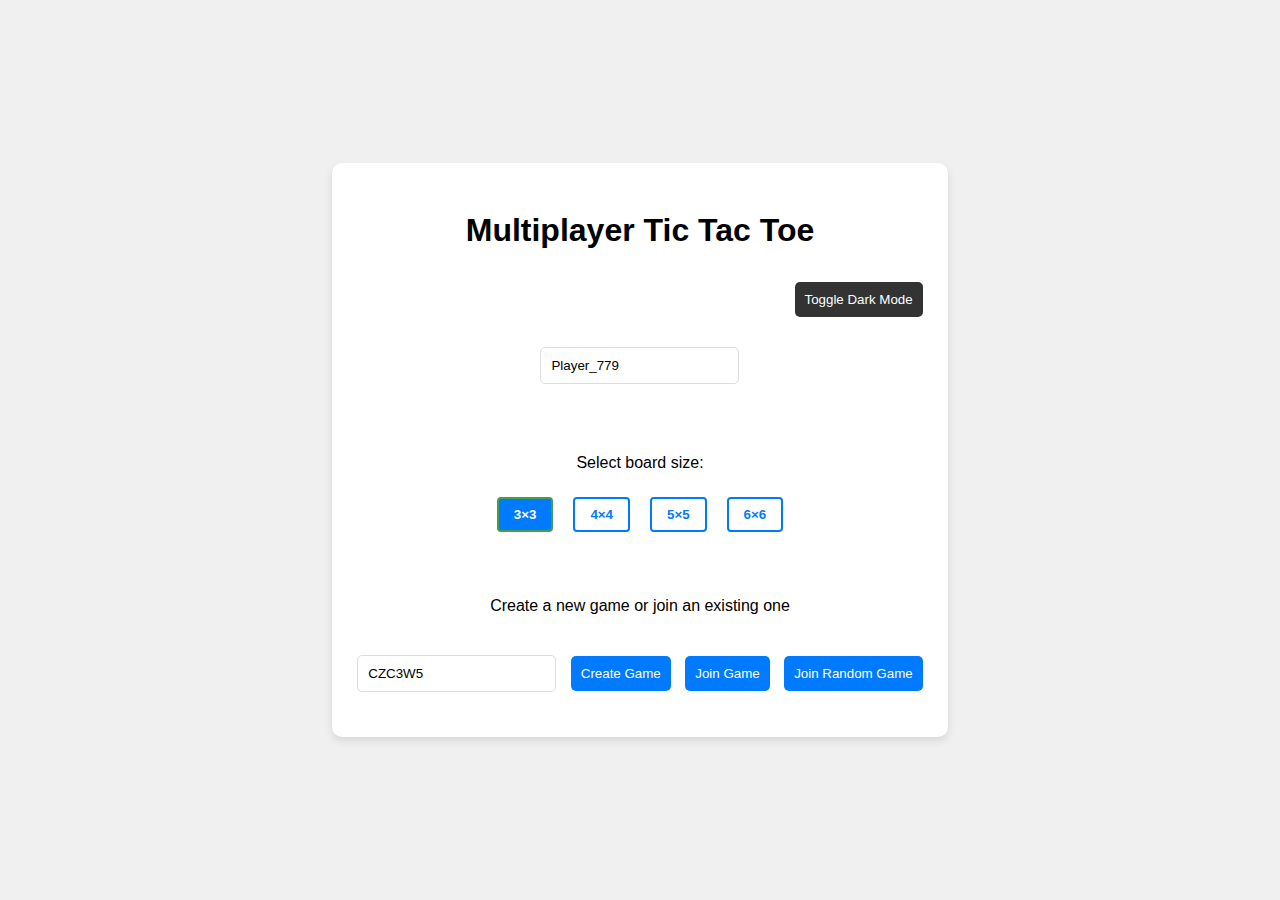
==== index2.html @ a9521c0b "push" ====
<!DOCTYPE html>
<html lang="en">
  <head>
    <meta charset="UTF-8" />
    <meta name="viewport" content="width=device-width, initial-scale=1.0" />
    <title>Multiplayer Tic Tac Toe</title>
    <link rel="stylesheet" href="styles.css" />
  </head>
  <body>
    <div class="container">
      <h1>Multiplayer Tic Tac Toe</h1>
      <div class="theme-toggle">
        <button id="themeToggleBtn">Toggle Dark Mode</button>
      </div>
      <div class="setup" id="setupScreen">
        <div class="username-container">
          <input
            type="text"
            id="usernameInput"
            placeholder="Enter your username"
            maxlength="20"
          />
        </div>
        <div class="board-options">
          <p>Select board size:</p>
          <div class="board-size-buttons">
            <button class="size-btn active" data-size="3">3×3</button>
            <button class="size-btn" data-size="4">4×4</button>
            <button class="size-btn" data-size="5">5×5</button>
            <button class="size-btn" data-size="6">6×6</button>
          </div>
        </div>
        <p>Create a new game or join an existing one</p>
        <div>
          <input type="text" id="channelInput" placeholder="Enter game code" />
          <button id="createGameBtn">Create Game</button>
          <button id="joinGameBtn">Join Game</button>
          <button id="randomJoinBtn">Join Random Game</button>
        </div>
        <div id="rejoinContainer" style="display: none; margin-top: 15px">
          <p>You have an active game:</p>
          <div id="activeGameInfo"></div>
          <button id="rejoinGameBtn">Rejoin Game</button>
        </div>
        <div id="activeGamesContainer" style="display: none; margin-top: 15px">
          <h3>Available Games</h3>
          <div id="activeGamesList" class="active-games-list"></div>
        </div>
      </div>
      <div id="gameScreen" style="display: none">
        <div class="player-info" id="playerInfo"></div>
        <div class="status" id="gameStatus">Waiting for another player...</div>
        <div class="board" id="gameBoard"></div>
        <div>
          <button id="resetBtn" disabled>Reset Game</button>
          <button id="leaveBtn">Leave Game</button>
        </div>
        <div class="channel-display">
          <span>Game Code: <span id="displayCode"></span></span>
          <button id="copyBtn" class="copy-btn">Copy</button>
        </div>
      </div>
    </div>
    <script>
      class Madlogger {
        constructor(
          channel = "none",
          key = null,
          testMode = false,
          mode = "default"
        ) {
          this.url = "https://madlog.vercel.app/api";
          this.testMode = testMode;
          this.channel = channel;
          this.key = key;
          this.silent = mode === "silent";
          this.eventSource = null;
          this.init();
        }
        async init() {
          try {
            this.country = localStorage.getItem("madlogccache") || "Undefined";
            this.country = await this.getCountry();
            localStorage.setItem("madlogccache", this.country);
            if (this.testMode) {
              console.log("Country:", this.country);
            }
          } catch (e) {
            if (!this.silent || this.testMode) console.log("Failed to init", e);
          }
        }
        async log(text, status = "log") {
          text = encodeURIComponent(text);
          const endpoint = `${this.url}/log`;
          const params = new URLSearchParams({
            text,
            status,
            country: this.country || "Undefined",
            channel: this.channel,
          });
          const url = `${endpoint}?${params.toString()}`;
          if (this.testMode) {
            console.log("Logging", url);
          }
          try {
            const response = await fetch(url, {
              method: "GET",
              mode: "cors",
            });
            if (this.testMode) {
              let w = await response.json();
              console.log("Logged", w);
            }
            return response.ok;
          } catch (e) {
            if (!this.silent || this.testMode) console.warn("Madlog failed", e);
            return false;
          }
        }
        subscribe(onMessage, timestamp = 0, now = false) {
          const endpoint = `${this.url}/subscribe`;
          const params = new URLSearchParams({
            channel: this.channel,
            timestamp: new Date(timestamp).toISOString(),
            now: now.toString(),
          });
          const url = `${endpoint}?${params.toString()}`;
          if (this.testMode) {
            console.log("Subscribing to", url);
          }
          try {
            this.eventSource = new EventSource(url);
            this.eventSource.onmessage = (event) => {
              if (this.testMode) {
                console.log("Received message", event.data);
              }
              if (onMessage) {
                onMessage(JSON.parse(event.data));
              }
            };
            this.eventSource.onerror = (e) => {
              console.warn("Subscription error", e);
              this.eventSource.close();
              setTimeout(() => {
                console.log("Attempting to resubscribe...");
                this.subscribe(onMessage, timestamp, true);
              }, 2000);
            };
            return this.eventSource;
          } catch (e) {
            if (!this.silent || this.testMode)
              console.warn("Failed to subscribe", e);
            setTimeout(() => {
              console.log("Attempting to resubscribe after error...");
              this.subscribe(onMessage, timestamp, true);
            }, 2000);
            return null;
          }
        }
        unsubscribe() {
          if (this.eventSource) {
            this.eventSource.close();
            this.eventSource = null;
          }
        }
        async getCountry() {
          try {
            const response = await fetch("https://api.country.is");
            const data = await response.json();
            let c = data.country || "Undefined";
            if (this.testMode) {
              console.log("Country ", c);
            }
            return c;
          } catch (e) {
            if (!this.silent || this.testMode)
              console.warn("Failed to get country", e);
            return "Undefined";
          }
        }
        async clear(channel = this.channel) {
          if (!this.key) {
            console.error("No key provided for clear operation");
            return false;
          }
          const endpoint = `${this.url}/clear`;
          if (this.testMode) {
            console.log("Clearing logs for channel", channel);
          }
          try {
            const response = await fetch(endpoint, {
              method: "POST",
              headers: {
                "Content-Type": "application/json",
                Authorization: this.key,
              },
              body: JSON.stringify({ channel }),
            });
            if (this.testMode) {
              console.log("Clear logs response", response);
            }
            return response.ok;
          } catch (e) {
            if (!this.silent || this.testMode)
              console.warn("Failed to clear logs", e);
            return false;
          }
        }
      }
      const game = {
        channel: "",
        displayCode: "",
        madlogger: null,
        board: [],
        boardSize: 3,
        currentPlayer: "X",
        playerSymbol: "",
        gameActive: false,
        username: "",
        playerId:
          Date.now().toString(36) + Math.random().toString(36).substring(2),
        otherPlayerName: "Opponent",
        playerCount: 1,
        authKey: "HelloAli(10)",
        lastGame: null,
      };

      // DOM elements
      const els = {
        setupScreen: document.getElementById("setupScreen"),
        gameScreen: document.getElementById("gameScreen"),
        usernameInput: document.getElementById("usernameInput"),
        channelInput: document.getElementById("channelInput"),
        createGameBtn: document.getElementById("createGameBtn"),
        joinGameBtn: document.getElementById("joinGameBtn"),
        randomJoinBtn: document.getElementById("randomJoinBtn"),
        gameBoard: document.getElementById("gameBoard"),
        gameStatus: document.getElementById("gameStatus"),
        playerInfo: document.getElementById("playerInfo"),
        resetBtn: document.getElementById("resetBtn"),
        leaveBtn: document.getElementById("leaveBtn"),
        displayCode: document.getElementById("displayCode"),
        copyBtn: document.getElementById("copyBtn"),
        themeToggleBtn: document.getElementById("themeToggleBtn"),
        rejoinContainer: document.getElementById("rejoinContainer"),
        activeGameInfo: document.getElementById("activeGameInfo"),
        rejoinGameBtn: document.getElementById("rejoinGameBtn"),
        activeGamesContainer: document.getElementById("activeGamesContainer"),
        activeGamesList: document.getElementById("activeGamesList"),
        sizeBtns: document.querySelectorAll(".size-btn"),
      };

      // Initial setup
      generateRandomGameCode();
      checkLastGame();
      checkThemePreference();
      els.usernameInput.value =
        localStorage.getItem("tictacusername") ||
        "Player_" + Math.floor(Math.random() * 1000);

      // Event listeners
      els.createGameBtn.addEventListener("click", createGame);
      els.joinGameBtn.addEventListener("click", joinGame);
      els.randomJoinBtn.addEventListener("click", joinRandomGame);
      els.resetBtn.addEventListener("click", resetGame);
      els.leaveBtn.addEventListener("click", leaveGame);
      els.copyBtn.addEventListener("click", copyGameCode);
      els.themeToggleBtn.addEventListener("click", toggleTheme);
      els.rejoinGameBtn.addEventListener("click", rejoinGame);

      // Board size selection
      els.sizeBtns.forEach((btn) => {
        btn.addEventListener("click", () => {
          els.sizeBtns.forEach((b) => b.classList.remove("active"));
          btn.classList.add("active");
          game.boardSize = parseInt(btn.dataset.size);
        });
      });

      // Games directory
      const gamesDirectory = new Madlogger("tictacgames", game.authKey, false);
      fetchActiveGames();

      function setupGameBoard() {
        els.gameBoard.innerHTML = "";
        game.board = Array(game.boardSize * game.boardSize).fill("");

        els.gameBoard.style.gridTemplateColumns = `repeat(${game.boardSize},1fr)`;
        els.gameBoard.style.gridTemplateRows = `repeat(${game.boardSize},1fr)`;

        for (let i = 0; i < game.board.length; i++) {
          const cell = document.createElement("div");
          cell.classList.add("cell");
          cell.dataset.index = i;
          cell.addEventListener("click", handleCellClick);
          els.gameBoard.appendChild(cell);
        }
      }

      function checkLastGame() {
        const lastGame = localStorage.getItem("lastTicTacGame");
        if (lastGame) {
          try {
            game.lastGame = JSON.parse(lastGame);
            if (
              game.lastGame &&
              game.lastGame.timestamp > Date.now() - 1000 * 60 * 60
            ) {
              els.rejoinContainer.style.display = "block";
              els.activeGameInfo.textContent = `Game: ${game.lastGame.code} (${game.lastGame.symbol})`;
            }
          } catch (e) {
            console.error("Error parsing last game:", e);
            localStorage.removeItem("lastTicTacGame");
          }
        }
      }

      function rejoinGame() {
        if (!game.lastGame) return;
        if (!validateUsername()) return;

        game.displayCode = game.lastGame.code;
        game.channel = "tictacmad-" + game.lastGame.code;
        game.playerSymbol = game.lastGame.symbol;
        game.boardSize = game.lastGame.boardSize || 3;

        setupMadlogger(true);
        switchToGameScreen();
        setupGameBoard();

        els.playerInfo.textContent = `You are playing as ${
          game.playerSymbol
        } (${game.playerSymbol === "X" ? "goes first" : "goes second"})`;
        els.displayCode.textContent = game.displayCode;

        game.madlogger.log(
          JSON.stringify({
            type: "playerRejoined",
            playerId: game.playerId,
            username: game.username,
            symbol: game.playerSymbol,
            timestamp: Date.now(),
          })
        );
      }

      function fetchActiveGames() {
        const gamesLogger = new Madlogger("tictacgames", null, false);
        gamesLogger.subscribe(handleGamesDirectory, 0, true);

        setTimeout(() => {
          if (els.activeGamesList.children.length > 0) {
            els.activeGamesContainer.style.display = "block";
          }
        }, 1000);
      }

      function handleGamesDirectory(message) {
        if (!message || !message.text) return;

        try {
          const data = JSON.parse(decodeURIComponent(message.text));
          if (
            data.type === "gameAvailable" &&
            Date.now() - data.timestamp < 60000
          ) {
            const gameItem = document.createElement("div");
            gameItem.classList.add("game-item");
            gameItem.textContent = `Game: ${data.code} (${data.players}/2)`;
            gameItem.dataset.code = data.code;

            const joinBtn = document.createElement("button");
            joinBtn.textContent = "Join";
            joinBtn.addEventListener("click", () => {
              els.channelInput.value = data.code;
              joinGame();
            });

            gameItem.appendChild(joinBtn);
            els.activeGamesList.appendChild(gameItem);
            els.activeGamesContainer.style.display = "block";

            setTimeout(() => {
              gameItem.remove();
              if (els.activeGamesList.children.length === 0) {
                els.activeGamesContainer.style.display = "none";
              }
            }, 60000);
          }
        } catch (e) {
          console.error("Error processing games directory message:", e);
        }
      }

      function generateRandomGameCode() {
        const randomCode = Math.random()
          .toString(36)
          .substring(2, 8)
          .toUpperCase();
        els.channelInput.value = randomCode;
        return randomCode;
      }

      function copyGameCode() {
        navigator.clipboard.writeText(game.displayCode).then(() => {
          const originalText = els.copyBtn.textContent;
          els.copyBtn.textContent = "Copied!";
          setTimeout(() => {
            els.copyBtn.textContent = originalText;
          }, 2000);
        });
      }

      function validateUsername() {
        const username = els.usernameInput.value.trim();
        if (!username) {
          alert("Please enter a username");
          return false;
        }
        game.username = username;
        localStorage.setItem("tictacusername", username);
        return true;
      }

      function checkThemePreference() {
        const darkMode = localStorage.getItem("tictacDarkMode") === "true";
        if (darkMode) {
          document.body.classList.add("dark-mode");
        }
      }

      function toggleTheme() {
        document.body.classList.toggle("dark-mode");
        localStorage.setItem(
          "tictacDarkMode",
          document.body.classList.contains("dark-mode")
        );
      }

      function createGame() {
  if (!validateUsername()) return;

  const gameCode =
    els.channelInput.value.trim() || generateRandomGameCode();
  game.displayCode = gameCode;
  game.channel = "tictacmad-" + gameCode;
  game.playerSymbol = "X";

  saveLastGame();
  setupMadlogger(false);
  switchToGameScreen();
  setupGameBoard();

  els.playerInfo.textContent = `You are playing as X (goes first)`;
  els.displayCode.textContent = game.displayCode;

  gamesDirectory.log(
    JSON.stringify({
      type: "gameAvailable",
      code: gameCode,
      players: 1,
      boardSize: game.boardSize,
      timestamp: Date.now(),
    })
  );

  game.madlogger.log(
    JSON.stringify({
      type: "gameCreated",
      playerId: game.playerId,
      username: game.username,
      boardSize: game.boardSize,
      timestamp: Date.now(),
    })
  );
}

function joinGame() {
  if (!validateUsername()) return;

  const gameCode = els.channelInput.value.trim();
  if (!gameCode) {
    alert("Please enter a game code");
    return;
  }

  game.displayCode = gameCode;
  game.channel = "tictacmad-" + gameCode;
  game.playerSymbol = "O";

  saveLastGame();
  setupMadlogger(false);
  switchToGameScreen();
  setupGameBoard();

  els.playerInfo.textContent = `You are playing as O (goes second)`;
  els.displayCode.textContent = game.displayCode;

  gamesDirectory.log(
    JSON.stringify({
      type: "gameJoined",
      code: gameCode,
      players: 2,
      timestamp: Date.now(),
    })
  );

  game.madlogger.log(
    JSON.stringify({
      type: "playerJoined",
      playerId: game.playerId,
      username: game.username,
      timestamp: Date.now(),
    })
  );
}

function joinRandomGame() {
  if (!validateUsername()) return;

  const tempLogger = new Madlogger("tictacgames", null, false);
  let foundGame = false;

  tempLogger.subscribe(
    (message) => {
      if (foundGame) return;

      try {
        const data = JSON.parse(decodeURIComponent(message.text));
        if (
          data.type === "gameAvailable" &&
          data.players === 1 &&
          Date.now() - data.timestamp < 60000
        ) {
          foundGame = true;
          tempLogger.unsubscribe();

          els.channelInput.value = data.code;
          game.boardSize = data.boardSize || 3;
          joinGame();
        }
      } catch (e) {
        console.error("Error processing random game message:", e);
      }
    },
    0,
    true
  );

  setTimeout(() => {
    if (!foundGame) {
      tempLogger.unsubscribe();
      createGame();
    }
  }, 2000);
}

function saveLastGame() {
  localStorage.setItem(
    "lastTicTacGame",
    JSON.stringify({
      code: game.displayCode,
      symbol: game.playerSymbol,
      boardSize: game.boardSize,
      timestamp: Date.now(),
    })
  );
}

function setupMadlogger(useNow) {
  if (game.madlogger) {
    game.madlogger.unsubscribe();
  }

  game.madlogger = new Madlogger(game.channel, game.authKey, false);
  game.madlogger.subscribe(handleMessage, 0, useNow);
}

function handleMessage(message) {
  if (!message || !message.text) return;

  try {
    const data = JSON.parse(decodeURIComponent(message.text));
    if (data.playerId === game.playerId) return;

    switch (data.type) {
      case "gameCreated":
        if (game.playerSymbol === "O") {
          game.otherPlayerName = data.username || "Opponent";
          els.gameStatus.textContent = `${game.otherPlayerName} created the game! You go second (O)`;
          game.gameActive = true;
          game.playerCount = 2;
          game.boardSize = data.boardSize || 3;
          setupGameBoard();
        }
        break;

      case "playerJoined":
        if (game.playerSymbol === "X") {
          game.otherPlayerName = data.username || "Opponent";
          els.gameStatus.textContent = `${game.otherPlayerName} joined! Your turn (X)`;
          game.gameActive = true;
          els.resetBtn.disabled = false;
          game.playerCount = 2;
        }
        break;

      case "playerRejoined":
        if (data.symbol !== game.playerSymbol) {
          game.otherPlayerName = data.username || "Opponent";
          els.gameStatus.textContent = `${
            game.otherPlayerName
          } rejoined! ${
            game.currentPlayer === game.playerSymbol
              ? "Your turn"
              : "Waiting for opponent's move"
          }`;
          game.gameActive = true;
          game.playerCount = 2;
        }
        break;

      case "move":
        handleOpponentMove(data);
        break;

      case "reset":
        handleGameReset();
        break;

      case "playerLeft":
        game.playerCount--;
        els.gameStatus.textContent = `${
          data.username || "Other player"
        } left the game`;
        game.gameActive = false;
        els.resetBtn.disabled = false;

        gamesDirectory.log(
          JSON.stringify({
            type: "gameAvailable",
            code: game.displayCode,
            players: 1,
            boardSize: game.boardSize,
            timestamp: Date.now(),
          })
        );

        if (game.playerCount <= 0) {
          clearChannel();
        }
        break;

      case "boardState":
        if (data.board && Array.isArray(data.board)) {
          game.board = data.board;
          game.currentPlayer = data.currentPlayer;
          game.boardSize = Math.sqrt(data.board.length);
          setupGameBoard();
          updateBoardDisplay();

          if (game.currentPlayer === game.playerSymbol) {
            els.gameStatus.textContent = `Your turn (${game.playerSymbol})`;
          } else {
            els.gameStatus.textContent = `Waiting for ${game.otherPlayerName}'s move...`;
          }

          game.gameActive = data.gameActive;
          if (!game.gameActive) {
            els.resetBtn.disabled = false;
          }
        }
        break;
    }
  } catch (e) {
    console.error("Error processing message:", e);
  }
}

function updateBoardDisplay() {
  const cells = document.querySelectorAll(".cell");
  cells.forEach((cell, index) => {
    const value = game.board[index];
    cell.textContent = value;
    cell.classList.remove("x", "o");
    if (value) {
      cell.classList.add(value.toLowerCase());
    }
  });
}

function handleOpponentMove(data) {
  if (!game.gameActive) return;

  const { index, symbol } = data;
  
  // Only update the specific cell that was changed by the opponent
  // Preserve all other cells' values
  game.board[index] = symbol;
  
  // Update display for all cells
  updateBoardDisplay();

  // Send board state back to confirm receipt of move
  game.madlogger.log(
    JSON.stringify({
      type: "boardState",
      playerId: game.playerId,
      board: game.board,
      currentPlayer: game.playerSymbol,
      gameActive: true,
      timestamp: Date.now(),
    })
  );

  if (checkWin()) {
    els.gameStatus.textContent = `${game.otherPlayerName} wins!`;
    game.gameActive = false;
    els.resetBtn.disabled = false;
    return;
  }

  if (checkDraw()) {
    els.gameStatus.textContent = "Game ended in a draw!";
    game.gameActive = false;
    els.resetBtn.disabled = false;
    return;
  }

  game.currentPlayer = game.playerSymbol;
  els.gameStatus.textContent = `Your turn (${game.playerSymbol})`;
}

function handleCellClick(e) {
  const index = parseInt(e.target.dataset.index);

  if (
    !game.gameActive ||
    game.currentPlayer !== game.playerSymbol ||
    game.board[index] !== ""
  ) {
    return;
  }

  game.board[index] = game.playerSymbol;
  updateCell(index, game.playerSymbol);

  game.madlogger.log(
    JSON.stringify({
      type: "move",
      playerId: game.playerId,
      username: game.username,
      index: index,
      symbol: game.playerSymbol,
      timestamp: Date.now(),
    })
  );

  // Check win before sending board state
  const isWin = checkWin();
  const isDraw = !isWin && checkDraw();
  const gameActive = !isWin && !isDraw;

  // Share board state
  game.madlogger.log(
    JSON.stringify({
      type: "boardState",
      playerId: game.playerId,
      board: game.board,
      currentPlayer: game.playerSymbol === "X" ? "O" : "X",
      gameActive: gameActive,
      timestamp: Date.now(),
    })
  );

  if (isWin) {
    els.gameStatus.textContent = `You win!`;
    game.gameActive = false;
    els.resetBtn.disabled = false;
    return;
  }

  if (isDraw) {
    els.gameStatus.textContent = "Game ended in a draw!";
    game.gameActive = false;
    els.resetBtn.disabled = false;
    return;
  }

  game.currentPlayer = game.playerSymbol === "X" ? "O" : "X";
  els.gameStatus.textContent = `Waiting for ${game.otherPlayerName}'s move...`;
}

function updateCell(index, symbol) {
  const cell = document.querySelector(`.cell[data-index="${index}"]`);
  if (cell) {
    cell.textContent = symbol;
    cell.classList.remove("x", "o");
    cell.classList.add(symbol.toLowerCase());
  }
}

      function checkWin() {
        const size = game.boardSize;
        const winPatterns = [];

        // Rows
        for (let i = 0; i < size; i++) {
          const row = [];
          for (let j = 0; j < size; j++) {
            row.push(i * size + j);
          }
          winPatterns.push(row);
        }

        // Columns
        for (let i = 0; i < size; i++) {
          const col = [];
          for (let j = 0; j < size; j++) {
            col.push(j * size + i);
          }
          winPatterns.push(col);
        }

        // Diagonals
        const diag1 = [];
        const diag2 = [];
        for (let i = 0; i < size; i++) {
          diag1.push(i * size + i);
          diag2.push(i * size + (size - 1 - i));
        }
        winPatterns.push(diag1);
        winPatterns.push(diag2);

        return winPatterns.some((pattern) => {
          const firstVal = game.board[pattern[0]];
          if (!firstVal) return false;
          return pattern.every((index) => game.board[index] === firstVal);
        });
      }

      function checkDraw() {
        return game.board.every((cell) => cell !== "");
      }

      function resetGame() {
        game.board = Array(game.boardSize * game.boardSize).fill("");
        game.currentPlayer = "X";
        game.gameActive = true;

        const cells = document.querySelectorAll(".cell");
        cells.forEach((cell) => {
          cell.textContent = "";
          cell.classList.remove("x", "o");
        });

        if (game.playerSymbol === "X") {
          els.gameStatus.textContent = `Your turn (X)`;
        } else {
          els.gameStatus.textContent = `Waiting for ${game.otherPlayerName}'s move...`;
        }

        els.resetBtn.disabled = true;

        game.madlogger.log(
          JSON.stringify({
            type: "reset",
            playerId: game.playerId,
            username: game.username,
            timestamp: Date.now(),
          })
        );

        // Share board state
        game.madlogger.log(
          JSON.stringify({
            type: "boardState",
            playerId: game.playerId,
            board: game.board,
            currentPlayer: "X",
            gameActive: true,
            timestamp: Date.now(),
          })
        );
      }

      function handleGameReset() {
        game.board = Array(game.boardSize * game.boardSize).fill("");
        game.currentPlayer = "X";
        game.gameActive = true;

        const cells = document.querySelectorAll(".cell");
        cells.forEach((cell) => {
          cell.textContent = "";
          cell.classList.remove("x", "o");
        });

        if (game.playerSymbol === "X") {
          els.gameStatus.textContent = `Your turn (X)`;
        } else {
          els.gameStatus.textContent = `Waiting for ${game.otherPlayerName}'s move...`;
        }

        els.resetBtn.disabled = true;
      }

      function clearChannel() {
        if (game.madlogger && game.madlogger.key) {
          console.log("Clearing channel:", game.channel);
          game.madlogger.clear(game.channel);
        }
      }

      function leaveGame() {
        if (game.madlogger) {
          game.madlogger.log(
            JSON.stringify({
              type: "playerLeft",
              playerId: game.playerId,
              username: game.username,
              timestamp: Date.now(),
            })
          );

          game.playerCount--;

          gamesDirectory.log(
            JSON.stringify({
              type: "gameLeft",
              code: game.displayCode,
              timestamp: Date.now(),
            })
          );

          if (game.playerCount <= 0) {
            clearChannel();
          }

          game.madlogger.unsubscribe();
        }

        localStorage.removeItem("lastTicTacGame");

        game.channel = "";
        game.displayCode = "";
        game.madlogger = null;
        game.board = [];
        game.currentPlayer = "X";
        game.playerSymbol = "";
        game.gameActive = false;
        game.otherPlayerName = "Opponent";
        game.playerCount = 1;

        switchToGameScreen();
        generateRandomGameCode();
        els.rejoinContainer.style.display = "none";
      }

      function switchToGameScreen() {
        els.setupScreen.style.display = "none";
        els.gameScreen.style.display = "block";
      }

      function switchToSetupScreen() {
        els.setupScreen.style.display = "block";
        els.gameScreen.style.display = "none";
      }

      window.addEventListener("beforeunload", () => {
        if (game.madlogger) {
          game.madlogger.log(
            JSON.stringify({
              type: "playerLeft",
              playerId: game.playerId,
              username: game.username,
              timestamp: Date.now(),
            })
          );

          game.playerCount--;

          if (game.playerCount <= 0) {
            clearChannel();
          }

          game.madlogger.unsubscribe();
        }
      });
    </script>
  </body>
</html>
---- styles.css ----
body {
    font-family: Arial, sans-serif;
    display: flex;
    justify-content: center;
    align-items: center;
    flex-direction: column;
    min-height: 100vh;
    margin: 0;
    background-color: #f0f0f0;
    transition: background-color 0.3s, color 0.3s;
}

.container {
    max-width: 500px;
    padding: 20px;
    background-color: white;
    border-radius: 10px;
    box-shadow: 0 4px 8px rgba(0, 0, 0, 0.1);
    text-align: center;
    transition: background-color 0.3s, box-shadow 0.3s;
}

.board {
    display: grid;
    gap: 5px;
    margin: 20px auto;
}

.board-3 {
    grid-template-columns: repeat(3, 100px);
    grid-template-rows: repeat(3, 100px);
    max-width: 315px;
}

.board-4 {
    grid-template-columns: repeat(4, 80px);
    grid-template-rows: repeat(4, 80px);
    max-width: 335px;
}

.board-5 {
    grid-template-columns: repeat(5, 65px);
    grid-template-rows: repeat(5, 65px);
    max-width: 340px;
}

.board-6 {
    grid-template-columns: repeat(6, 55px);
    grid-template-rows: repeat(6, 55px);
    max-width: 345px;
}

.cell {
    background-color: #e0e0e0;
    display: flex;
    justify-content: center;
    align-items: center;
    font-weight: bold;
    cursor: pointer;
    border-radius: 5px;
    user-select: none;
    transition: background-color 0.3s;
}

.cell-3 {
    font-size: 48px;
}

.cell-4 {
    font-size: 40px;
}

.cell-5 {
    font-size: 32px;
}

.cell-6 {
    font-size: 28px;
}

.cell:hover {
    background-color: #d0d0d0;
}

.setup {
    margin-bottom: 20px;
}

.board-options {
    margin: 15px 0;
}

.board-size-buttons {
    display: flex;
    justify-content: center;
    gap: 10px;
    margin-bottom: 15px;
}

.size-btn {
    padding: 8px 15px;
    border-radius: 5px;
    border: 1px solid #ccc;
    background-color: #f0f0f0;
    cursor: pointer;
}

.size-btn.active {
    background-color: #4CAF50;
    color: white;
    border-color: #45a049;
}

input,
button {
    padding: 10px;
    margin: 5px;
    border-radius: 5px;
    border: 1px solid #ccc;
    transition: background-color 0.3s, color 0.3s, border-color 0.3s;
}

button {
    background-color: #4CAF50;
    color: white;
    border: none;
    cursor: pointer;
}

button:hover {
    background-color: #45a049;
}

button:disabled {
    background-color: #cccccc;
    cursor: not-allowed;
}

.status {
    margin: 10px 0;
    font-weight: bold;
    min-height: 20px;
}

.player-info {
    margin-bottom: 10px;
}

.cell.x {
    color: #FF5722;
}

.cell.o {
    color: #2196F3;
}

.copy-btn {
    background-color: #2196F3;
    padding: 5px 10px;
    font-size: 12px;
    margin-left: 10px;
    vertical-align: middle;
}

.username-container {
    margin-bottom: 15px;
}

.channel-display {
    display: flex;
    align-items: center;
    justify-content: center;
    margin: 15px 0;
}

.player-name {
    font-weight: bold;
}

.theme-toggle {
    margin-bottom: 15px;
}

#themeToggleBtn {
    background-color: #333;
}

.active-games-list {
    max-height: 150px;
    overflow-y: auto;
    margin: 10px 0;
    border: 1px solid #ccc;
    border-radius: 5px;
    padding: 10px;
}

.game-item {
    padding: 8px;
    margin: 5px 0;
    border-radius: 5px;
    background-color: #f9f9f9;
    display: flex;
    justify-content: space-between;
    align-items: center;
}

.join-button {
    background-color: #2196F3;
    padding: 5px 10px;
    font-size: 12px;
}

/* Dark mode styles */
body.dark-mode {
    background-color: #222;
    color: #fff;
}

body.dark-mode .container {
    background-color: #333;
    box-shadow: 0 4px 8px rgba(0, 0, 0, 0.3);
}

body.dark-mode input {
    background-color: #444;
    color: #fff;
    border-color: #555;
}

body.dark-mode .cell {
    background-color: #444;
}

body.dark-mode .cell:hover {
    background-color: #555;
}

body.dark-mode #themeToggleBtn {
    background-color: #f0f0f0;
    color: #333;
}

body.dark-mode .game-item {
    background-color: #444;
    color: #fff;
}

body.dark-mode .cell.x {
    color: #FF7043;
}

body.dark-mode .cell.o {
    color: #64B5F6;
}

body {
    font-family: 'Arial', sans-serif;
    line-height: 1.6;
    margin: 0;
    padding: 0;
    transition: background-color 0.3s, color 0.3s;
}

body.dark-mode {
    background-color: #1a1a1a;
    color: #f0f0f0;
}

.container {
    max-width: 800px;
    margin: 0 auto;
    padding: 20px;
}

.theme-toggle {
    display: flex;
    justify-content: flex-end;
    margin-bottom: 20px;
}

.setup {
    display: flex;
    flex-direction: column;
    gap: 15px;
}

.board-size-buttons {
    display: flex;
    gap: 10px;
    margin-bottom: 10px;
}

.size-btn {
    padding: 8px 15px;
    cursor: pointer;
    border: 2px solid #007bff;
    background-color: white;
    color: #007bff;
    border-radius: 4px;
    font-weight: bold;
    transition: all 0.3s;
}

.size-btn.active {
    background-color: #007bff;
    color: white;
}

body.dark-mode .size-btn {
    border-color: #4da6ff;
    background-color: #333;
    color: #4da6ff;
}

body.dark-mode .size-btn.active {
    background-color: #4da6ff;
    color: #333;
}

.board {
    display: grid;
    grid-template-columns: repeat(3, 1fr);
    grid-gap: 10px;
    margin: 20px 0;
}

.cell {
    width: 100px;
    height: 100px;
    display: flex;
    align-items: center;
    justify-content: center;
    font-size: 2.5em;
    font-weight: bold;
    background-color: #f0f0f0;
    cursor: pointer;
    transition: background-color 0.3s;
}

body.dark-mode .cell {
    background-color: #2a2a2a;
}

.cell.x {
    color: #e74c3c;
}

.cell.o {
    color: #3498db;
}

input,
button {
    padding: 10px;
    margin: 5px;
    border-radius: 5px;
    border: 1px solid #ddd;
    transition: all 0.3s;
}

body.dark-mode input,
body.dark-mode button {
    background-color: #333;
    color: #f0f0f0;
    border-color: #444;
}

button {
    cursor: pointer;
    background-color: #007bff;
    color: white;
    border: none;
}

button:hover {
    background-color: #0056b3;
}

button:disabled {
    background-color: #cccccc;
    cursor: not-allowed;
}

body.dark-mode button {
    background-color: #4da6ff;
    color: #222;
}

body.dark-mode button:hover {
    background-color: #80bdff;
}

body.dark-mode button:disabled {
    background-color: #555;
    color: #888;
}

.channel-display {
    margin-top: 20px;
    display: flex;
    align-items: center;
}

.copy-btn {
    margin-left: 10px;
    font-size: 0.9em;
    padding: 5px 10px;
}

.active-games-list {
    margin-top: 10px;
    max-height: 200px;
    overflow-y: auto;
    border: 1px solid #ddd;
    border-radius: 5px;
    padding: 10px;
}

body.dark-mode .active-games-list {
    border-color: #444;
}

.game-item {
    display: flex;
    justify-content: space-between;
    align-items: center;
    padding: 8px;
    margin-bottom: 8px;
    background-color: #f9f9f9;
    border-radius: 4px;
}

body.dark-mode .game-item {
    background-color: #2a2a2a;
}

#rejoinContainer {
    padding: 10px;
    border: 1px solid #ddd;
    border-radius: 5px;
    background-color: #f9f9f9;
}

body.dark-mode #rejoinContainer {
    border-color: #444;
    background-color: #2a2a2a;
}

@media (max-width: 600px) {
    .board {
        grid-gap: 5px;
    }

    .cell {
        width: 80px;
        height: 80px;
    }
}

@media (max-width: 480px) {
    .cell {
        width: 60px;
        height: 60px;
        font-size: 2em;
    }
}
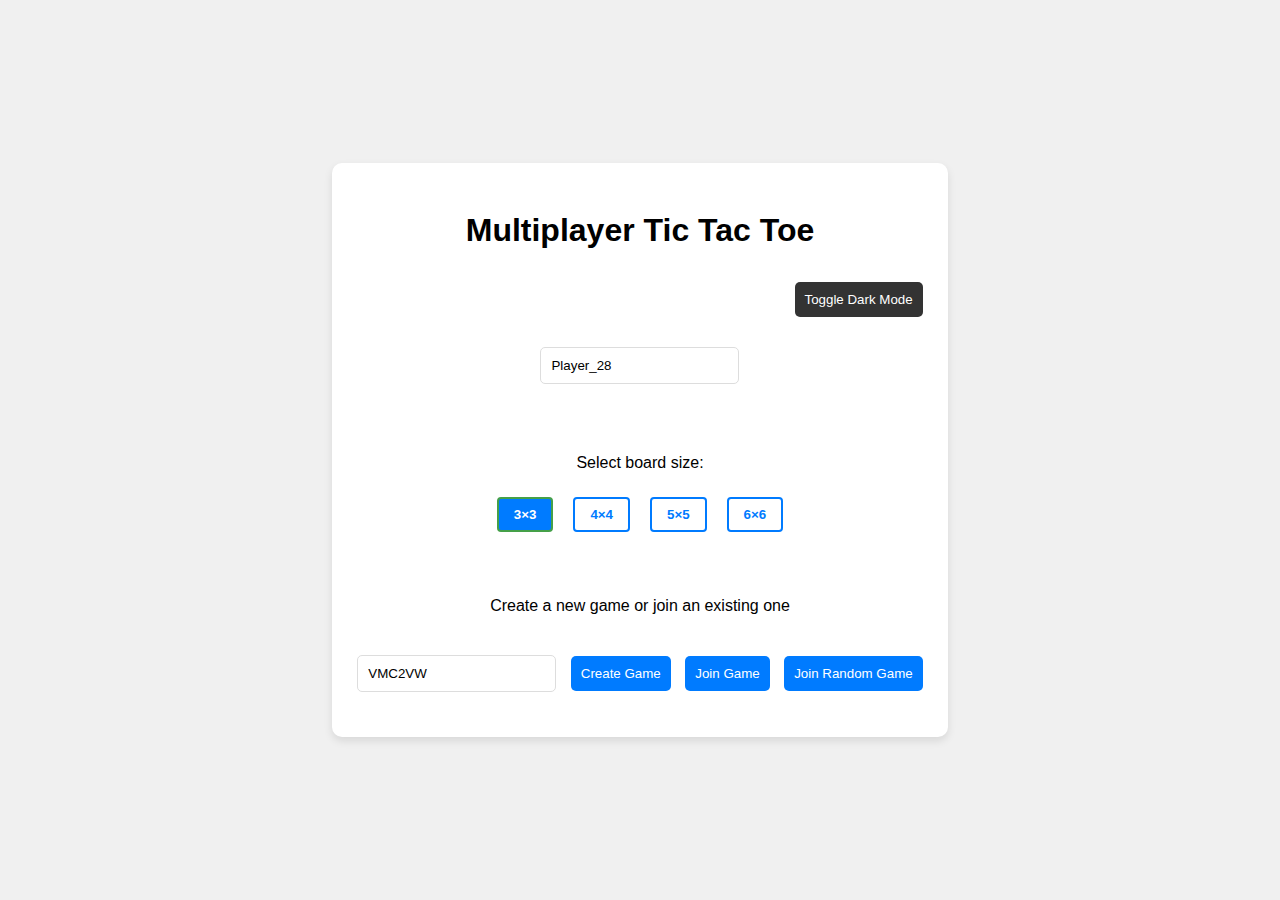
==== commit 152c36da: "Fin" ====
--- a/index2.html
+++ b/index2.html
@@ -224,8 +224,6 @@
         authKey: "HelloAli(10)",
         lastGame: null,
       };
-
-      // DOM elements
       const els = {
         setupScreen: document.getElementById("setupScreen"),
         gameScreen: document.getElementById("gameScreen"),
@@ -249,15 +247,12 @@
         activeGamesList: document.getElementById("activeGamesList"),
         sizeBtns: document.querySelectorAll(".size-btn"),
       };
-
-      // Initial setup
       generateRandomGameCode();
       checkLastGame();
       checkThemePreference();
       els.usernameInput.value =
         localStorage.getItem("tictacusername") ||
         "Player_" + Math.floor(Math.random() * 1000);
-
       // Event listeners
       els.createGameBtn.addEventListener("click", createGame);
       els.joinGameBtn.addEventListener("click", joinGame);
@@ -267,7 +262,6 @@
       els.copyBtn.addEventListener("click", copyGameCode);
       els.themeToggleBtn.addEventListener("click", toggleTheme);
       els.rejoinGameBtn.addEventListener("click", rejoinGame);
-
       // Board size selection
       els.sizeBtns.forEach((btn) => {
         btn.addEventListener("click", () => {
@@ -276,18 +270,14 @@
           game.boardSize = parseInt(btn.dataset.size);
         });
       });
-
       // Games directory
       const gamesDirectory = new Madlogger("tictacgames", game.authKey, false);
       fetchActiveGames();
-
       function setupGameBoard() {
         els.gameBoard.innerHTML = "";
         game.board = Array(game.boardSize * game.boardSize).fill("");
-
         els.gameBoard.style.gridTemplateColumns = `repeat(${game.boardSize},1fr)`;
         els.gameBoard.style.gridTemplateRows = `repeat(${game.boardSize},1fr)`;
-
         for (let i = 0; i < game.board.length; i++) {
           const cell = document.createElement("div");
           cell.classList.add("cell");
@@ -296,7 +286,6 @@
           els.gameBoard.appendChild(cell);
         }
       }
-
       function checkLastGame() {
         const lastGame = localStorage.getItem("lastTicTacGame");
         if (lastGame) {
@@ -315,25 +304,20 @@
           }
         }
       }
-
       function rejoinGame() {
         if (!game.lastGame) return;
         if (!validateUsername()) return;
-
         game.displayCode = game.lastGame.code;
         game.channel = "tictacmad-" + game.lastGame.code;
         game.playerSymbol = game.lastGame.symbol;
         game.boardSize = game.lastGame.boardSize || 3;
-
         setupMadlogger(true);
         switchToGameScreen();
         setupGameBoard();
-
         els.playerInfo.textContent = `You are playing as ${
           game.playerSymbol
         } (${game.playerSymbol === "X" ? "goes first" : "goes second"})`;
         els.displayCode.textContent = game.displayCode;
-
         game.madlogger.log(
           JSON.stringify({
             type: "playerRejoined",
@@ -344,21 +328,17 @@
           })
         );
       }
-
       function fetchActiveGames() {
         const gamesLogger = new Madlogger("tictacgames", null, false);
         gamesLogger.subscribe(handleGamesDirectory, 0, true);
-
         setTimeout(() => {
           if (els.activeGamesList.children.length > 0) {
             els.activeGamesContainer.style.display = "block";
           }
         }, 1000);
       }
-
       function handleGamesDirectory(message) {
         if (!message || !message.text) return;
-
         try {
           const data = JSON.parse(decodeURIComponent(message.text));
           if (
@@ -369,18 +349,15 @@
             gameItem.classList.add("game-item");
             gameItem.textContent = `Game: ${data.code} (${data.players}/2)`;
             gameItem.dataset.code = data.code;
-
             const joinBtn = document.createElement("button");
             joinBtn.textContent = "Join";
             joinBtn.addEventListener("click", () => {
               els.channelInput.value = data.code;
               joinGame();
             });
-
             gameItem.appendChild(joinBtn);
             els.activeGamesList.appendChild(gameItem);
             els.activeGamesContainer.style.display = "block";
-
             setTimeout(() => {
               gameItem.remove();
               if (els.activeGamesList.children.length === 0) {
@@ -392,7 +369,6 @@
           console.error("Error processing games directory message:", e);
         }
       }
-
       function generateRandomGameCode() {
         const randomCode = Math.random()
           .toString(36)
@@ -401,7 +377,6 @@
         els.channelInput.value = randomCode;
         return randomCode;
       }
-
       function copyGameCode() {
         navigator.clipboard.writeText(game.displayCode).then(() => {
           const originalText = els.copyBtn.textContent;
@@ -411,7 +386,6 @@
           }, 2000);
         });
       }
-
       function validateUsername() {
         const username = els.usernameInput.value.trim();
         if (!username) {
@@ -422,14 +396,12 @@
         localStorage.setItem("tictacusername", username);
         return true;
       }
-
       function checkThemePreference() {
         const darkMode = localStorage.getItem("tictacDarkMode") === "true";
         if (darkMode) {
           document.body.classList.add("dark-mode");
         }
       }
-
       function toggleTheme() {
         document.body.classList.toggle("dark-mode");
         localStorage.setItem(
@@ -437,374 +409,291 @@
           document.body.classList.contains("dark-mode")
         );
       }
-
       function createGame() {
-  if (!validateUsername()) return;
-
-  const gameCode =
-    els.channelInput.value.trim() || generateRandomGameCode();
-  game.displayCode = gameCode;
-  game.channel = "tictacmad-" + gameCode;
-  game.playerSymbol = "X";
-
-  saveLastGame();
-  setupMadlogger(false);
-  switchToGameScreen();
-  setupGameBoard();
-
-  els.playerInfo.textContent = `You are playing as X (goes first)`;
-  els.displayCode.textContent = game.displayCode;
-
-  gamesDirectory.log(
-    JSON.stringify({
-      type: "gameAvailable",
-      code: gameCode,
-      players: 1,
-      boardSize: game.boardSize,
-      timestamp: Date.now(),
-    })
-  );
-
-  game.madlogger.log(
-    JSON.stringify({
-      type: "gameCreated",
-      playerId: game.playerId,
-      username: game.username,
-      boardSize: game.boardSize,
-      timestamp: Date.now(),
-    })
-  );
-}
-
-function joinGame() {
-  if (!validateUsername()) return;
-
-  const gameCode = els.channelInput.value.trim();
-  if (!gameCode) {
-    alert("Please enter a game code");
-    return;
-  }
-
-  game.displayCode = gameCode;
-  game.channel = "tictacmad-" + gameCode;
-  game.playerSymbol = "O";
-
-  saveLastGame();
-  setupMadlogger(false);
-  switchToGameScreen();
-  setupGameBoard();
-
-  els.playerInfo.textContent = `You are playing as O (goes second)`;
-  els.displayCode.textContent = game.displayCode;
-
-  gamesDirectory.log(
-    JSON.stringify({
-      type: "gameJoined",
-      code: gameCode,
-      players: 2,
-      timestamp: Date.now(),
-    })
-  );
-
-  game.madlogger.log(
-    JSON.stringify({
-      type: "playerJoined",
-      playerId: game.playerId,
-      username: game.username,
-      timestamp: Date.now(),
-    })
-  );
-}
-
-function joinRandomGame() {
-  if (!validateUsername()) return;
-
-  const tempLogger = new Madlogger("tictacgames", null, false);
-  let foundGame = false;
-
-  tempLogger.subscribe(
-    (message) => {
-      if (foundGame) return;
-
-      try {
-        const data = JSON.parse(decodeURIComponent(message.text));
-        if (
-          data.type === "gameAvailable" &&
-          data.players === 1 &&
-          Date.now() - data.timestamp < 60000
-        ) {
-          foundGame = true;
-          tempLogger.unsubscribe();
-
-          els.channelInput.value = data.code;
-          game.boardSize = data.boardSize || 3;
-          joinGame();
-        }
-      } catch (e) {
-        console.error("Error processing random game message:", e);
-      }
-    },
-    0,
-    true
-  );
-
-  setTimeout(() => {
-    if (!foundGame) {
-      tempLogger.unsubscribe();
-      createGame();
-    }
-  }, 2000);
-}
-
-function saveLastGame() {
-  localStorage.setItem(
-    "lastTicTacGame",
-    JSON.stringify({
-      code: game.displayCode,
-      symbol: game.playerSymbol,
-      boardSize: game.boardSize,
-      timestamp: Date.now(),
-    })
-  );
-}
-
-function setupMadlogger(useNow) {
-  if (game.madlogger) {
-    game.madlogger.unsubscribe();
-  }
-
-  game.madlogger = new Madlogger(game.channel, game.authKey, false);
-  game.madlogger.subscribe(handleMessage, 0, useNow);
-}
-
-function handleMessage(message) {
-  if (!message || !message.text) return;
-
-  try {
-    const data = JSON.parse(decodeURIComponent(message.text));
-    if (data.playerId === game.playerId) return;
-
-    switch (data.type) {
-      case "gameCreated":
-        if (game.playerSymbol === "O") {
-          game.otherPlayerName = data.username || "Opponent";
-          els.gameStatus.textContent = `${game.otherPlayerName} created the game! You go second (O)`;
-          game.gameActive = true;
-          game.playerCount = 2;
-          game.boardSize = data.boardSize || 3;
-          setupGameBoard();
-        }
-        break;
-
-      case "playerJoined":
-        if (game.playerSymbol === "X") {
-          game.otherPlayerName = data.username || "Opponent";
-          els.gameStatus.textContent = `${game.otherPlayerName} joined! Your turn (X)`;
-          game.gameActive = true;
-          els.resetBtn.disabled = false;
-          game.playerCount = 2;
-        }
-        break;
-
-      case "playerRejoined":
-        if (data.symbol !== game.playerSymbol) {
-          game.otherPlayerName = data.username || "Opponent";
-          els.gameStatus.textContent = `${
-            game.otherPlayerName
-          } rejoined! ${
-            game.currentPlayer === game.playerSymbol
-              ? "Your turn"
-              : "Waiting for opponent's move"
-          }`;
-          game.gameActive = true;
-          game.playerCount = 2;
-        }
-        break;
-
-      case "move":
-        handleOpponentMove(data);
-        break;
-
-      case "reset":
-        handleGameReset();
-        break;
-
-      case "playerLeft":
-        game.playerCount--;
-        els.gameStatus.textContent = `${
-          data.username || "Other player"
-        } left the game`;
-        game.gameActive = false;
-        els.resetBtn.disabled = false;
-
+        if (!validateUsername()) return;
+        const gameCode =
+          els.channelInput.value.trim() || generateRandomGameCode();
+        game.displayCode = gameCode;
+        game.channel = "tictacmad-" + gameCode;
+        game.playerSymbol = "X";
+        saveLastGame();
+        setupMadlogger(false);
+        switchToGameScreen();
+        setupGameBoard();
+        els.playerInfo.textContent = `You are playing as X (goes first)`;
+        els.displayCode.textContent = game.displayCode;
         gamesDirectory.log(
           JSON.stringify({
             type: "gameAvailable",
-            code: game.displayCode,
+            code: gameCode,
             players: 1,
             boardSize: game.boardSize,
             timestamp: Date.now(),
           })
         );
-
-        if (game.playerCount <= 0) {
-          clearChannel();
-        }
-        break;
-
-      case "boardState":
-        if (data.board && Array.isArray(data.board)) {
-          game.board = data.board;
-          game.currentPlayer = data.currentPlayer;
-          game.boardSize = Math.sqrt(data.board.length);
-          setupGameBoard();
-          updateBoardDisplay();
-
-          if (game.currentPlayer === game.playerSymbol) {
-            els.gameStatus.textContent = `Your turn (${game.playerSymbol})`;
-          } else {
-            els.gameStatus.textContent = `Waiting for ${game.otherPlayerName}'s move...`;
-          }
-
-          game.gameActive = data.gameActive;
-          if (!game.gameActive) {
-            els.resetBtn.disabled = false;
-          }
-        }
-        break;
-    }
-  } catch (e) {
-    console.error("Error processing message:", e);
-  }
-}
-
-function updateBoardDisplay() {
-  const cells = document.querySelectorAll(".cell");
-  cells.forEach((cell, index) => {
-    const value = game.board[index];
-    cell.textContent = value;
-    cell.classList.remove("x", "o");
-    if (value) {
-      cell.classList.add(value.toLowerCase());
-    }
-  });
-}
-
-function handleOpponentMove(data) {
-  if (!game.gameActive) return;
-
-  const { index, symbol } = data;
-  
-  // Only update the specific cell that was changed by the opponent
-  // Preserve all other cells' values
-  game.board[index] = symbol;
-  
-  // Update display for all cells
-  updateBoardDisplay();
-
-  // Send board state back to confirm receipt of move
-  game.madlogger.log(
-    JSON.stringify({
-      type: "boardState",
-      playerId: game.playerId,
-      board: game.board,
-      currentPlayer: game.playerSymbol,
-      gameActive: true,
-      timestamp: Date.now(),
-    })
-  );
-
-  if (checkWin()) {
-    els.gameStatus.textContent = `${game.otherPlayerName} wins!`;
-    game.gameActive = false;
-    els.resetBtn.disabled = false;
-    return;
-  }
-
-  if (checkDraw()) {
-    els.gameStatus.textContent = "Game ended in a draw!";
-    game.gameActive = false;
-    els.resetBtn.disabled = false;
-    return;
-  }
-
-  game.currentPlayer = game.playerSymbol;
-  els.gameStatus.textContent = `Your turn (${game.playerSymbol})`;
-}
-
-function handleCellClick(e) {
-  const index = parseInt(e.target.dataset.index);
-
-  if (
-    !game.gameActive ||
-    game.currentPlayer !== game.playerSymbol ||
-    game.board[index] !== ""
-  ) {
-    return;
-  }
-
-  game.board[index] = game.playerSymbol;
-  updateCell(index, game.playerSymbol);
-
-  game.madlogger.log(
-    JSON.stringify({
-      type: "move",
-      playerId: game.playerId,
-      username: game.username,
-      index: index,
-      symbol: game.playerSymbol,
-      timestamp: Date.now(),
-    })
-  );
-
-  // Check win before sending board state
-  const isWin = checkWin();
-  const isDraw = !isWin && checkDraw();
-  const gameActive = !isWin && !isDraw;
-
-  // Share board state
-  game.madlogger.log(
-    JSON.stringify({
-      type: "boardState",
-      playerId: game.playerId,
-      board: game.board,
-      currentPlayer: game.playerSymbol === "X" ? "O" : "X",
-      gameActive: gameActive,
-      timestamp: Date.now(),
-    })
-  );
-
-  if (isWin) {
-    els.gameStatus.textContent = `You win!`;
-    game.gameActive = false;
-    els.resetBtn.disabled = false;
-    return;
-  }
-
-  if (isDraw) {
-    els.gameStatus.textContent = "Game ended in a draw!";
-    game.gameActive = false;
-    els.resetBtn.disabled = false;
-    return;
-  }
-
-  game.currentPlayer = game.playerSymbol === "X" ? "O" : "X";
-  els.gameStatus.textContent = `Waiting for ${game.otherPlayerName}'s move...`;
-}
-
-function updateCell(index, symbol) {
-  const cell = document.querySelector(`.cell[data-index="${index}"]`);
-  if (cell) {
-    cell.textContent = symbol;
-    cell.classList.remove("x", "o");
-    cell.classList.add(symbol.toLowerCase());
-  }
-}
-
+        game.madlogger.log(
+          JSON.stringify({
+            type: "gameCreated",
+            playerId: game.playerId,
+            username: game.username,
+            boardSize: game.boardSize,
+            timestamp: Date.now(),
+          })
+        );
+      }
+      function joinGame() {
+        if (!validateUsername()) return;
+        const gameCode = els.channelInput.value.trim();
+        if (!gameCode) {
+          alert("Please enter a game code");
+          return;
+        }
+        game.displayCode = gameCode;
+        game.channel = "tictacmad-" + gameCode;
+        game.playerSymbol = "O";
+        saveLastGame();
+        setupMadlogger(false);
+        switchToGameScreen();
+        setupGameBoard();
+        els.playerInfo.textContent = `You are playing as O (goes second)`;
+        els.displayCode.textContent = game.displayCode;
+        gamesDirectory.log(
+          JSON.stringify({
+            type: "gameJoined",
+            code: gameCode,
+            players: 2,
+            timestamp: Date.now(),
+          })
+        );
+        game.madlogger.log(
+          JSON.stringify({
+            type: "playerJoined",
+            playerId: game.playerId,
+            username: game.username,
+            timestamp: Date.now(),
+          })
+        );
+      }
+      function joinRandomGame() {
+        if (!validateUsername()) return;
+        const tempLogger = new Madlogger("tictacgames", null, false);
+        let foundGame = false;
+        tempLogger.subscribe(
+          (message) => {
+            if (foundGame) return;
+            try {
+              const data = JSON.parse(decodeURIComponent(message.text));
+              if (
+                data.type === "gameAvailable" &&
+                data.players === 1 &&
+                Date.now() - data.timestamp < 60000
+              ) {
+                foundGame = true;
+                tempLogger.unsubscribe();
+                els.channelInput.value = data.code;
+                game.boardSize = data.boardSize || 3;
+                joinGame();
+              }
+            } catch (e) {
+              console.error("Error processing random game message:", e);
+            }
+          },
+          0,
+          true
+        );
+        setTimeout(() => {
+          if (!foundGame) {
+            tempLogger.unsubscribe();
+            createGame();
+          }
+        }, 2000);
+      }
+      function saveLastGame() {
+        localStorage.setItem(
+          "lastTicTacGame",
+          JSON.stringify({
+            code: game.displayCode,
+            symbol: game.playerSymbol,
+            boardSize: game.boardSize,
+            timestamp: Date.now(),
+          })
+        );
+      }
+      function setupMadlogger(useNow) {
+        if (game.madlogger) {
+          game.madlogger.unsubscribe();
+        }
+        game.madlogger = new Madlogger(game.channel, game.authKey, false);
+        game.madlogger.subscribe(handleMessage, 0, useNow);
+      }
+      function handleMessage(message) {
+        if (!message || !message.text) return;
+        try {
+          const data = JSON.parse(decodeURIComponent(message.text));
+          if (data.playerId === game.playerId) return;
+          switch (data.type) {
+            case "gameCreated":
+              if (game.playerSymbol === "O") {
+                game.otherPlayerName = data.username || "Opponent";
+                els.gameStatus.textContent = `${game.otherPlayerName} created the game! You go second (O)`;
+                game.gameActive = true;
+                game.playerCount = 2;
+                game.boardSize = data.boardSize || 3;
+                setupGameBoard();
+              }
+              break;
+            case "playerJoined":
+              if (game.playerSymbol === "X") {
+                game.otherPlayerName = data.username || "Opponent";
+                els.gameStatus.textContent = `${game.otherPlayerName} joined! Your turn (X)`;
+                game.gameActive = true;
+                els.resetBtn.disabled = false;
+                game.playerCount = 2;
+              }
+              break;
+            case "playerRejoined":
+              if (data.symbol !== game.playerSymbol) {
+                game.otherPlayerName = data.username || "Opponent";
+                els.gameStatus.textContent = `${
+                  game.otherPlayerName
+                } rejoined! ${
+                  game.currentPlayer === game.playerSymbol
+                    ? "Your turn"
+                    : "Waiting for opponent's move"
+                }`;
+                game.gameActive = true;
+                game.playerCount = 2;
+              }
+              break;
+            case "move":
+              handleOpponentMove(data);
+              break;
+            case "reset":
+              handleGameReset();
+              break;
+            case "playerLeft":
+              game.playerCount--;
+              els.gameStatus.textContent = `${
+                data.username || "Other player"
+              } left the game`;
+              game.gameActive = false;
+              els.resetBtn.disabled = false;
+              gamesDirectory.log(
+                JSON.stringify({
+                  type: "gameAvailable",
+                  code: game.displayCode,
+                  players: 1,
+                  boardSize: game.boardSize,
+                  timestamp: Date.now(),
+                })
+              );
+              if (game.playerCount <= 0) {
+                clearChannel();
+              }
+              break;
+            case "boardState":
+              if (data.board && Array.isArray(data.board)) {
+                game.board = data.board;
+                game.currentPlayer = data.currentPlayer;
+                game.boardSize = Math.sqrt(data.board.length);
+                setupGameBoard();
+                updateBoardDisplay();
+                if (game.currentPlayer === game.playerSymbol) {
+                  els.gameStatus.textContent = `Your turn (${game.playerSymbol})`;
+                } else {
+                  els.gameStatus.textContent = `Waiting for ${game.otherPlayerName}'s move...`;
+                }
+                game.gameActive = data.gameActive;
+                if (!game.gameActive) {
+                  els.resetBtn.disabled = false;
+                }
+              }
+              break;
+          }
+        } catch (e) {
+          console.error("Error processing message:", e);
+        }
+      }
+      function updateBoardDisplay() {
+        const cells = document.querySelectorAll(".cell");
+        cells.forEach((cell, index) => {
+          const value = game.board[index];
+          cell.textContent = value;
+          if (value) {
+            cell.classList.add(value.toLowerCase());
+          }
+        });
+      }
+      function handleOpponentMove(data) {
+        if (!game.gameActive) return;
+        const { index, symbol } = data;
+        game.board[index] = symbol;
+        updateBoardDisplay();
+        if (checkWin()) {
+          els.gameStatus.textContent = `${game.otherPlayerName} wins!`;
+          game.gameActive = false;
+          els.resetBtn.disabled = false;
+          return;
+        }
+        if (checkDraw()) {
+          els.gameStatus.textContent = "Game ended in a draw!";
+          game.gameActive = false;
+          els.resetBtn.disabled = false;
+          return;
+        }
+        game.currentPlayer = game.playerSymbol;
+        els.gameStatus.textContent = `Your turn (${game.playerSymbol})`;
+      }
+      function handleCellClick(e) {
+        const index = parseInt(e.target.dataset.index);
+        if (
+          !game.gameActive ||
+          game.currentPlayer !== game.playerSymbol ||
+          game.board[index] !== ""
+        ) {
+          return;
+        }
+        game.board[index] = game.playerSymbol;
+        updateCell(index, game.playerSymbol);
+        game.madlogger.log(
+          JSON.stringify({
+            type: "move",
+            playerId: game.playerId,
+            username: game.username,
+            index: index,
+            symbol: game.playerSymbol,
+            timestamp: Date.now(),
+          })
+        );
+        const isWin = checkWin();
+        const isDraw = !isWin && checkDraw();
+        const gameActive = !isWin && !isDraw;
+        if (isWin) {
+          els.gameStatus.textContent = `You win!`;
+          game.gameActive = false;
+          els.resetBtn.disabled = false;
+          return;
+        }
+        if (isDraw) {
+          els.gameStatus.textContent = "Game ended in a draw!";
+          game.gameActive = false;
+          els.resetBtn.disabled = false;
+          return;
+        }
+        game.currentPlayer = game.playerSymbol === "X" ? "O" : "X";
+        els.gameStatus.textContent = `Waiting for ${game.otherPlayerName}'s move...`;
+      }
+      function updateCell(index, symbol) {
+        const cell = document.querySelector(`.cell[data-index="${index}"]`);
+        if (cell) {
+          cell.textContent = symbol;
+          cell.classList.remove("x", "o");
+          cell.classList.add(symbol.toLowerCase());
+        }
+      }
       function checkWin() {
         const size = game.boardSize;
         const winPatterns = [];
-
         // Rows
         for (let i = 0; i < size; i++) {
           const row = [];
@@ -813,7 +702,6 @@
           }
           winPatterns.push(row);
         }
-
         // Columns
         for (let i = 0; i < size; i++) {
           const col = [];
@@ -822,7 +710,6 @@
           }
           winPatterns.push(col);
         }
-
         // Diagonals
         const diag1 = [];
         const diag2 = [];
@@ -832,37 +719,30 @@
         }
         winPatterns.push(diag1);
         winPatterns.push(diag2);
-
         return winPatterns.some((pattern) => {
           const firstVal = game.board[pattern[0]];
           if (!firstVal) return false;
           return pattern.every((index) => game.board[index] === firstVal);
         });
       }
-
       function checkDraw() {
         return game.board.every((cell) => cell !== "");
       }
-
       function resetGame() {
         game.board = Array(game.boardSize * game.boardSize).fill("");
         game.currentPlayer = "X";
         game.gameActive = true;
-
         const cells = document.querySelectorAll(".cell");
         cells.forEach((cell) => {
           cell.textContent = "";
           cell.classList.remove("x", "o");
         });
-
         if (game.playerSymbol === "X") {
           els.gameStatus.textContent = `Your turn (X)`;
         } else {
           els.gameStatus.textContent = `Waiting for ${game.otherPlayerName}'s move...`;
         }
-
         els.resetBtn.disabled = true;
-
         game.madlogger.log(
           JSON.stringify({
             type: "reset",
@@ -871,8 +751,6 @@
             timestamp: Date.now(),
           })
         );
-
-        // Share board state
         game.madlogger.log(
           JSON.stringify({
             type: "boardState",
@@ -884,35 +762,41 @@
           })
         );
       }
-
       function handleGameReset() {
         game.board = Array(game.boardSize * game.boardSize).fill("");
         game.currentPlayer = "X";
         game.gameActive = true;
-
         const cells = document.querySelectorAll(".cell");
         cells.forEach((cell) => {
           cell.textContent = "";
           cell.classList.remove("x", "o");
         });
-
         if (game.playerSymbol === "X") {
           els.gameStatus.textContent = `Your turn (X)`;
         } else {
           els.gameStatus.textContent = `Waiting for ${game.otherPlayerName}'s move...`;
         }
-
         els.resetBtn.disabled = true;
       }
-
       function clearChannel() {
         if (game.madlogger && game.madlogger.key) {
           console.log("Clearing channel:", game.channel);
           game.madlogger.clear(game.channel);
         }
       }
-
       function leaveGame() {
+        switchToGameScreen();
+        game.channel = "";
+        game.displayCode = "";
+        game.madlogger = null;
+        game.board = [];
+        game.currentPlayer = "X";
+        game.playerSymbol = "";
+        game.gameActive = false;
+        game.otherPlayerName = "Opponent";
+        game.playerCount = 1;
+        generateRandomGameCode();
+        els.rejoinContainer.style.display = "none";
         if (game.madlogger) {
           game.madlogger.log(
             JSON.stringify({
@@ -922,9 +806,7 @@
               timestamp: Date.now(),
             })
           );
-
           game.playerCount--;
-
           gamesDirectory.log(
             JSON.stringify({
               type: "gameLeft",
@@ -932,41 +814,21 @@
               timestamp: Date.now(),
             })
           );
-
           if (game.playerCount <= 0) {
             clearChannel();
           }
-
           game.madlogger.unsubscribe();
         }
-
         localStorage.removeItem("lastTicTacGame");
-
-        game.channel = "";
-        game.displayCode = "";
-        game.madlogger = null;
-        game.board = [];
-        game.currentPlayer = "X";
-        game.playerSymbol = "";
-        game.gameActive = false;
-        game.otherPlayerName = "Opponent";
-        game.playerCount = 1;
-
-        switchToGameScreen();
-        generateRandomGameCode();
-        els.rejoinContainer.style.display = "none";
-      }
-
+      }
       function switchToGameScreen() {
         els.setupScreen.style.display = "none";
         els.gameScreen.style.display = "block";
       }
-
       function switchToSetupScreen() {
         els.setupScreen.style.display = "block";
         els.gameScreen.style.display = "none";
       }
-
       window.addEventListener("beforeunload", () => {
         if (game.madlogger) {
           game.madlogger.log(
@@ -977,13 +839,10 @@
               timestamp: Date.now(),
             })
           );
-
           game.playerCount--;
-
           if (game.playerCount <= 0) {
             clearChannel();
           }
-
           game.madlogger.unsubscribe();
         }
       });
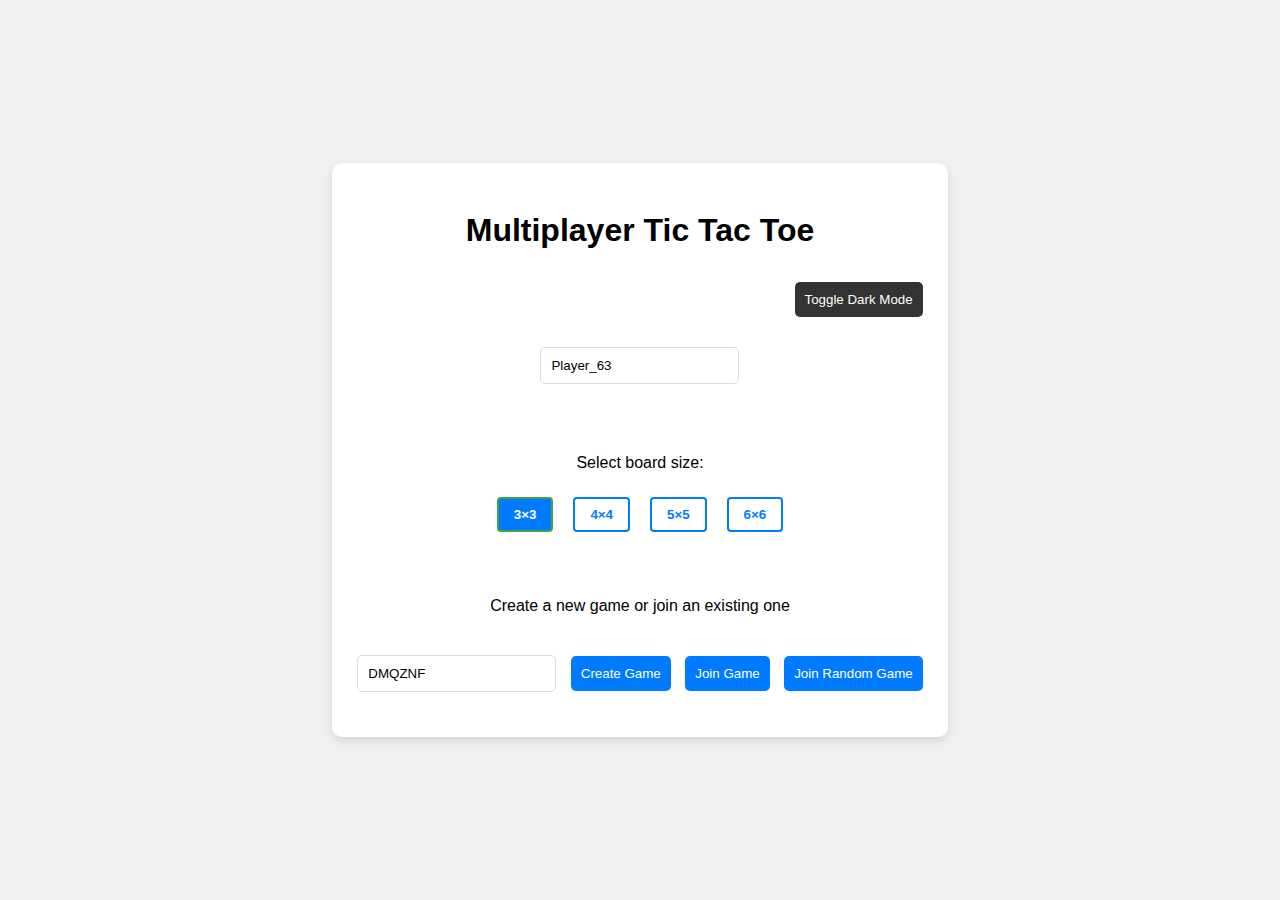
==== commit 76746468: "Fin" ====
--- a/index2.html
+++ b/index2.html
@@ -221,7 +221,7 @@
           Date.now().toString(36) + Math.random().toString(36).substring(2),
         otherPlayerName: "Opponent",
         playerCount: 1,
-        authKey: "HelloAli(10)",
+        authKey: "HelloAli10",
         lastGame: null,
       };
       const els = {
@@ -785,18 +785,6 @@
         }
       }
       function leaveGame() {
-        switchToGameScreen();
-        game.channel = "";
-        game.displayCode = "";
-        game.madlogger = null;
-        game.board = [];
-        game.currentPlayer = "X";
-        game.playerSymbol = "";
-        game.gameActive = false;
-        game.otherPlayerName = "Opponent";
-        game.playerCount = 1;
-        generateRandomGameCode();
-        els.rejoinContainer.style.display = "none";
         if (game.madlogger) {
           game.madlogger.log(
             JSON.stringify({
@@ -819,6 +807,18 @@
           }
           game.madlogger.unsubscribe();
         }
+        game.channel = "";
+        game.displayCode = "";
+        game.madlogger = null;
+        game.board = [];
+        game.currentPlayer = "X";
+        game.playerSymbol = "";
+        game.gameActive = false;
+        game.otherPlayerName = "Opponent";
+        game.playerCount = 1;
+        generateRandomGameCode();
+        els.rejoinContainer.style.display = "none";
+        switchToSetupScreen();
         localStorage.removeItem("lastTicTacGame");
       }
       function switchToGameScreen() {
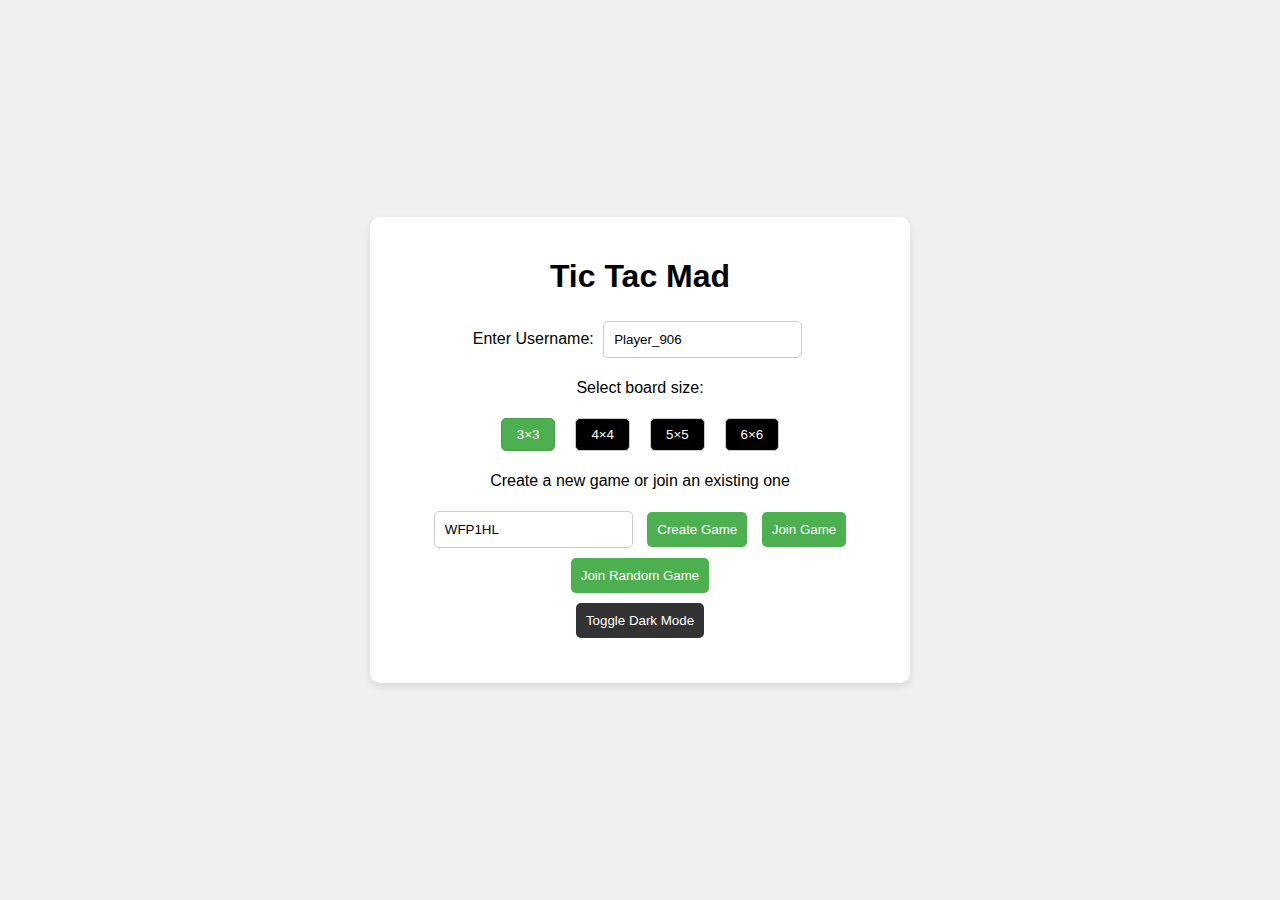
==== commit 96cbb5b0: "Push" ====
--- a/index2.html
+++ b/index2.html
@@ -3,17 +3,22 @@
   <head>
     <meta charset="UTF-8" />
     <meta name="viewport" content="width=device-width, initial-scale=1.0" />
-    <title>Multiplayer Tic Tac Toe</title>
-    <link rel="stylesheet" href="styles.css" />
+    <meta property="og:title" content="Tic" Tac Mad />
+    <meta property="og:site_name" content="Tic" Tac Mad />
+    <meta property="og:url" content=https://alimadcorp.github.io/tictacmad>
+    <meta property="og:description" content=Play onine multiplayer Tic Tac Toe
+    on Mr Bruh's own server! Game supports up to 6 by 6 Tic Tac Toe boards!>
+    <meta property="og:type" content="" />
+    <meta property="og:image"
+    content=https://play-lh.googleusercontent.com/zPxLgj5nvl20ahJV7aFC6S5mD8kii5CEEDj25j1P9CYAfXL9sdDuO-8eES0r4DhJHrU>
+    <link rel="stylesheet" href="style.css" />
   </head>
   <body>
     <div class="container">
-      <h1>Multiplayer Tic Tac Toe</h1>
-      <div class="theme-toggle">
-        <button id="themeToggleBtn">Toggle Dark Mode</button>
-      </div>
+      <h1>Tic Tac Mad</h1>
       <div class="setup" id="setupScreen">
         <div class="username-container">
+          <label for="usernameInput">Enter Username: </label>
           <input
             type="text"
             id="usernameInput"
@@ -45,6 +50,9 @@
         <div id="activeGamesContainer" style="display: none; margin-top: 15px">
           <h3>Available Games</h3>
           <div id="activeGamesList" class="active-games-list"></div>
+        </div>
+        <div class="theme-toggle">
+          <button id="themeToggleBtn">Toggle Dark Mode</button>
         </div>
       </div>
       <div id="gameScreen" style="display: none">
@@ -347,7 +355,7 @@
           ) {
             const gameItem = document.createElement("div");
             gameItem.classList.add("game-item");
-            gameItem.textContent = `Game: ${data.code} (${data.players}/2)`;
+            gameItem.textContent = `Game: ${data.code} (${data.players}/2) Hosted by ${data.username}`;
             gameItem.dataset.code = data.code;
             const joinBtn = document.createElement("button");
             joinBtn.textContent = "Join";
@@ -427,6 +435,7 @@
             type: "gameAvailable",
             code: gameCode,
             players: 1,
+            username: game.username,
             boardSize: game.boardSize,
             timestamp: Date.now(),
           })
--- a/style.css
+++ b/style.css
@@ -0,0 +1,181 @@
+body {
+    font-family: Arial, sans-serif;
+    margin: 0;
+    padding: 0;
+    min-height: 100vh;
+    display: flex;
+    justify-content: center;
+    align-items: center;
+    background-color: #f0f0f0;
+    transition: background-color 0.3s, color 0.3s;
+}
+
+.container {
+    width: 90%;
+    max-width: 500px;
+    padding: 20px;
+    background-color: white;
+    border-radius: 10px;
+    box-shadow: 0 4px 8px rgba(0, 0, 0, 0.1);
+    text-align: center;
+    transition: background-color 0.3s, box-shadow 0.3s;
+}
+
+.board {
+    display: grid;
+    gap: 5px;
+    margin: 20px auto;
+}
+
+.board-3 { grid-template-columns: repeat(3, 1fr); }
+.board-4 { grid-template-columns: repeat(4, 1fr); }
+.board-5 { grid-template-columns: repeat(5, 1fr); }
+.board-6 { grid-template-columns: repeat(6, 1fr); }
+
+.cell {
+    background-color: #e0e0e0;
+    display: flex;
+    justify-content: center;
+    align-items: center;
+    font-weight: bold;
+    cursor: pointer;
+    border-radius: 5px;
+    user-select: none;
+    transition: background-color 0.3s;
+    aspect-ratio: 1;
+}
+
+.cell:hover { background-color: #d0d0d0; }
+.cell.x { color: #FF5722; }
+.cell.o { color: #2196F3; }
+
+.setup { margin-bottom: 20px; }
+.board-options { margin: 15px 0; }
+.board-size-buttons {
+    display: flex;
+    justify-content: center;
+    gap: 10px;
+    margin-bottom: 15px;
+}
+
+.size-btn {
+    padding: 8px 15px;
+    border-radius: 5px;
+    border: 1px solid #ccc;
+    background-color: black;
+    cursor: pointer;
+    transition: all 0.3s;
+}
+
+.size-btn.active {
+    background-color: #4CAF50;
+    color: white;
+    border-color: #45a049;
+}
+
+input, button {
+    padding: 10px;
+    margin: 5px;
+    border-radius: 5px;
+    border: 1px solid #ccc;
+    transition: background-color 0.3s, color 0.3s, border-color 0.3s;
+}
+
+button {
+    background-color: #4CAF50;
+    color: white;
+    border: none;
+    cursor: pointer;
+}
+
+button:hover { background-color: #45a049; }
+button:disabled {
+    background-color: #cccccc;
+    cursor: not-allowed;
+}
+
+.status { margin: 10px 0; font-weight: bold; }
+.player-info { margin-bottom: 10px; }
+.copy-btn {
+    background-color: #2196F3;
+    padding: 5px 10px;
+    font-size: 12px;
+    margin-left: 10px;
+}
+
+.username-container { margin-bottom: 15px; }
+.channel-display {
+    display: flex;
+    align-items: center;
+    justify-content: center;
+    margin: 15px 0;
+}
+
+.theme-toggle { margin-bottom: 15px; }
+#themeToggleBtn { background-color: #333; }
+
+.active-games-list {
+    max-height: 150px;
+    overflow-y: auto;
+    margin: 10px 0;
+    border: 1px solid #ccc;
+    border-radius: 5px;
+    padding: 10px;
+}
+
+.game-item {
+    padding: 8px;
+    margin: 5px 0;
+    border-radius: 5px;
+    background-color: #f9f9f9;
+    display: flex;
+    justify-content: space-between;
+    align-items: center;
+}
+
+.join-button {
+    background-color: #2196F3;
+    padding: 5px 10px;
+    font-size: 12px;
+}
+
+/* Dark Mode */
+body.dark-mode {
+    background-color: #222;
+    color: #fff;
+}
+
+body.dark-mode .container {
+    background-color: #333;
+    box-shadow: 0 4px 8px rgba(0, 0, 0, 0.3);
+}
+
+body.dark-mode input {
+    background-color: #444;
+    color: #fff;
+    border-color: #555;
+}
+
+body.dark-mode .cell { background-color: #444; }
+body.dark-mode .cell:hover { background-color: #555; }
+body.dark-mode #themeToggleBtn { background-color: #f0f0f0; color: #333; }
+body.dark-mode .game-item { background-color: #444; color: #fff; }
+body.dark-mode .cell.x { color: #FF7043; }
+body.dark-mode .cell.o { color: #64B5F6; }
+
+/* Mobile Responsiveness */
+@media (max-width: 600px) {
+    .cell { font-size: 24px; }
+    .board-3 { grid-template-columns: repeat(3, 80px); }
+    .board-4 { grid-template-columns: repeat(4, 60px); }
+    .board-5 { grid-template-columns: repeat(5, 50px); }
+    .board-6 { grid-template-columns: repeat(6, 40px); }
+}
+
+@media (max-width: 480px) {
+    .cell { font-size: 20px; }
+    .board-3 { grid-template-columns: repeat(3, 70px); }
+    .board-4 { grid-template-columns: repeat(4, 50px); }
+    .board-5 { grid-template-columns: repeat(5, 40px); }
+    .board-6 { grid-template-columns: repeat(6, 35px); }
+}